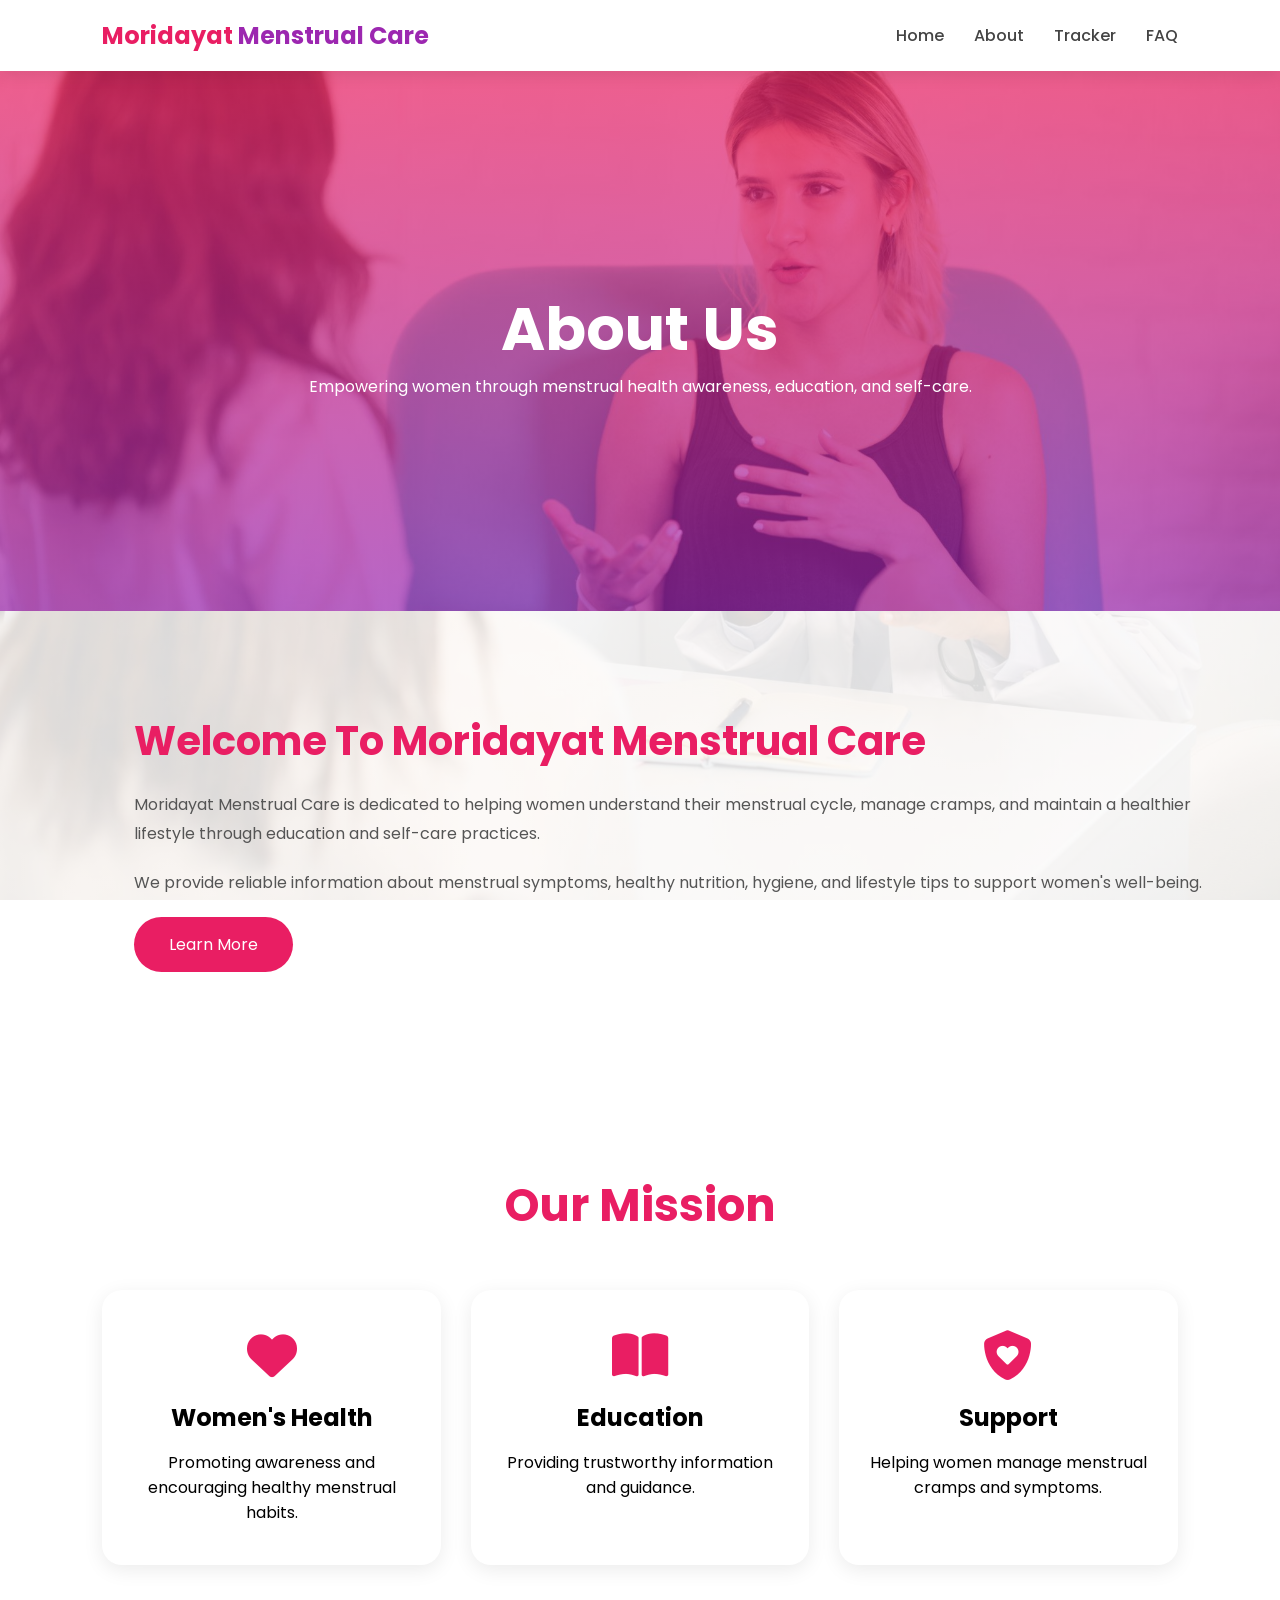
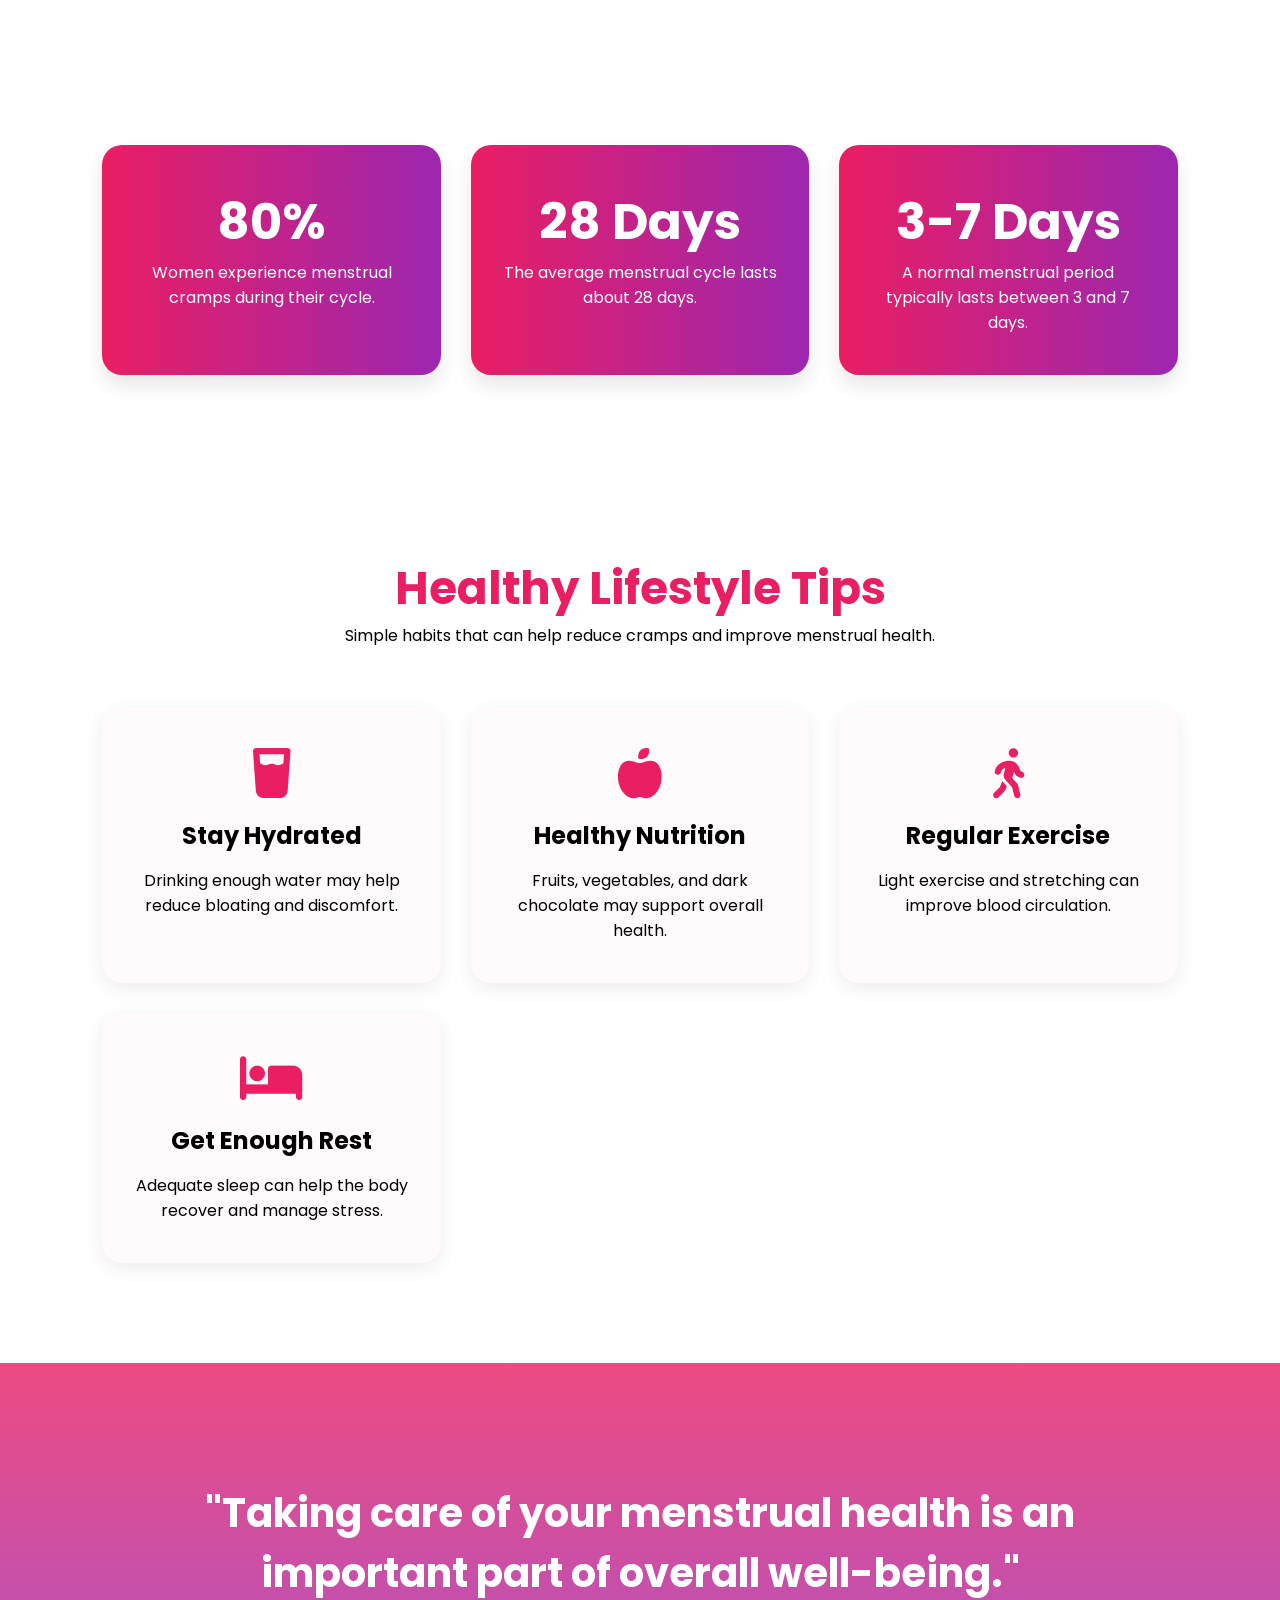
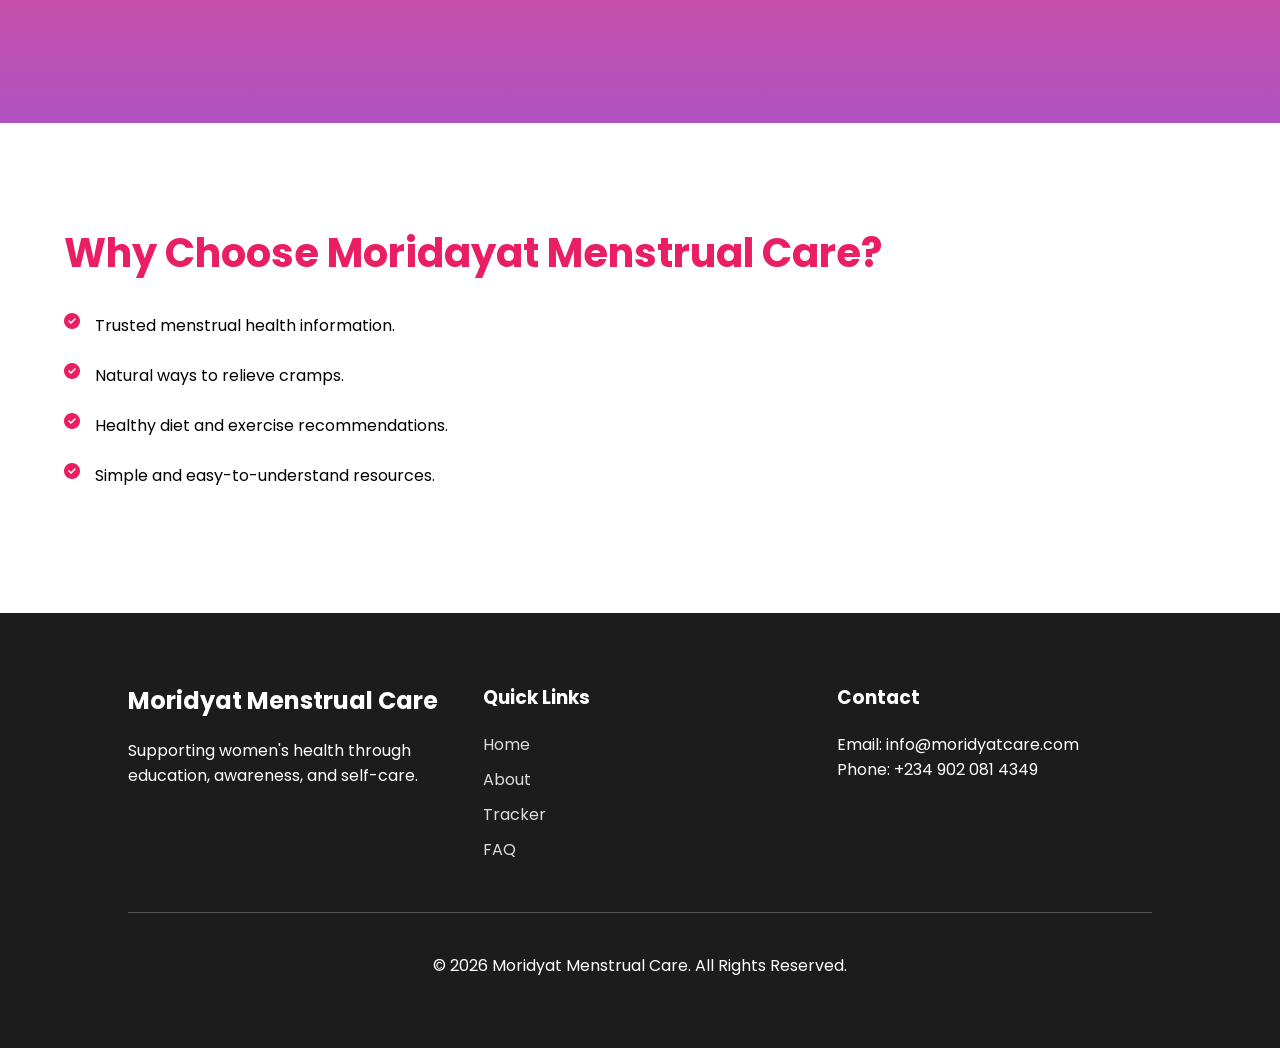
==== about.html @ 2870ac2d "first commit" ====
<!DOCTYPE html>
<html lang="en">

<head>
    <meta charset="UTF-8">
    <meta name="viewport" content="width=device-width, initial-scale=1.0">
    <title>About | Moridayat Menstrual Care</title>

    <link rel="stylesheet" href="about.css">

    <!-- Google Fonts -->
    <link rel="preconnect" href="https://fonts.googleapis.com">
    <link href="https://fonts.googleapis.com/css2?family=Poppins:wght@300;400;500;600;700&display=swap"
        rel="stylesheet">

    <!-- Font Awesome -->
    <link rel="stylesheet" href="https://cdnjs.cloudflare.com/ajax/libs/font-awesome/6.7.2/css/all.min.css">
</head>

<body>

    <nav>
        <div class="logo">
            Moridayat <span>Menstrual Care</span>
        </div>

        <ul class="nav-links">
            <li><a href="index.html">Home</a></li>
            <li><a href="about.html">About</a></li>
            <li><a href="tracker.html">Tracker</a></li>
            <li><a href="faq.html">FAQ</a></li>
        </ul>

        <button id="menu-btn">
            ☰
        </button>
    </nav>

    <!-- Banner -->
    <section class="about-banner">
        <div class="overlay">
            <h1>About Us</h1>
            <p>
                Empowering women through menstrual health awareness,
                education, and self-care.
            </p>
        </div>
    </section>

    <!-- About -->
    <section class="about-section">

        <div class="about-image">
            <img src="images/about1.jpg" alt="">
        </div>

        <div class="about-text">
            <h2>Welcome To Moridayat Menstrual Care</h2>

            <p>
                Moridayat Menstrual Care is dedicated to helping women
                understand their menstrual cycle, manage cramps, and
                maintain a healthier lifestyle through education and
                self-care practices.
            </p>

            <p>
                We provide reliable information about menstrual symptoms,
                healthy nutrition, hygiene, and lifestyle tips to support
                women's well-being.
            </p>

            <a href="#" class="btn">Learn More</a>
        </div>

    </section>

    <!-- Mission -->
    <section class="mission">

        <h1>Our Mission</h1>

        <div class="mission-container">

            <div class="mission-card">
                <i class="fa-solid fa-heart"></i>
                <h2>Women's Health</h2>
                <p>
                    Promoting awareness and encouraging healthy menstrual habits.
                </p>
            </div>

            <div class="mission-card">
                <i class="fa-solid fa-book-open"></i>
                <h2>Education</h2>
                <p>
                    Providing trustworthy information and guidance.
                </p>
            </div>

            <div class="mission-card">
                <i class="fa-solid fa-shield-heart"></i>
                <h2>Support</h2>
                <p>
                    Helping women manage menstrual cramps and symptoms.
                </p>
            </div>

        </div>

    </section>



    <!-- Statistics Section -->

    <section class="about-stats">

        <div class="stat-card">
            <h1>80%</h1>
            <p>Women experience menstrual cramps during their cycle.</p>
        </div>

        <div class="stat-card">
            <h1>28 Days</h1>
            <p>The average menstrual cycle lasts about 28 days.</p>
        </div>

        <div class="stat-card">
            <h1>3-7 Days</h1>
            <p>A normal menstrual period typically lasts between 3 and 7 days.</p>
        </div>

    </section>


    <!-- Health Tips -->

    <section class="health-tips">

        <div class="title">
            <h1>Healthy Lifestyle Tips</h1>
            <p>
                Simple habits that can help reduce cramps and improve menstrual health.
            </p>
        </div>

        <div class="tips-container">

            <div class="tip-box">
                <i class="fa-solid fa-glass-water"></i>
                <h2>Stay Hydrated</h2>
                <p>
                    Drinking enough water may help reduce bloating and discomfort.
                </p>
            </div>

            <div class="tip-box">
                <i class="fa-solid fa-apple-whole"></i>
                <h2>Healthy Nutrition</h2>
                <p>
                    Fruits, vegetables, and dark chocolate may support overall health.
                </p>
            </div>

            <div class="tip-box">
                <i class="fa-solid fa-person-walking"></i>
                <h2>Regular Exercise</h2>
                <p>
                    Light exercise and stretching can improve blood circulation.
                </p>
            </div>

            <div class="tip-box">
                <i class="fa-solid fa-bed"></i>
                <h2>Get Enough Rest</h2>
                <p>
                    Adequate sleep can help the body recover and manage stress.
                </p>
            </div>

        </div>

    </section>


    <!-- Educational Quote -->

    <section class="quote">

        <h1>
            "Taking care of your menstrual health is an important part of overall well-being."
        </h1>

    </section>

    <!-- Why Choose Us -->
    <section class="choose-us">

        <div class="choose-text">

            <h1>Why Choose Moridayat Menstrual Care?</h1>

            <div class="feature">
                <i class="fa-solid fa-circle-check"></i>
                <p>Trusted menstrual health information.</p>
            </div>

            <div class="feature">
                <i class="fa-solid fa-circle-check"></i>
                <p>Natural ways to relieve cramps.</p>
            </div>

            <div class="feature">
                <i class="fa-solid fa-circle-check"></i>
                <p>Healthy diet and exercise recommendations.</p>
            </div>

            <div class="feature">
                <i class="fa-solid fa-circle-check"></i>
                <p>Simple and easy-to-understand resources.</p>
            </div>

        </div>

        <div class="choose-image">
            <img src="images/about2.jpg" alt="">
        </div>

    </section>

    <!-- Footer -->
    <footer>

        <div class="footer-content">

            <div class="footer-box">
                <h2>Moridyat Menstrual Care</h2>
                <p>
                    Supporting women's health through education,
                    awareness, and self-care.
                </p>
            </div>

            <div class="footer-box">
                <h3>Quick Links</h3>

                <a href="#">Home</a>
                <a href="about.html">About</a>
                <a href="tracker.html">Tracker</a>
                <a href="faq.html">FAQ</a>
            </div>

            <div class="footer-box">
                <h3>Contact</h3>

                <p>Email: info@moridyatcare.com</p>
                <p>Phone: +234 902 081 4349 </p>
            </div>

        </div>

        <hr>

        <p class="copyright">
            © 2026 Moridyat Menstrual Care. All Rights Reserved.
        </p>

    </footer>

</body>

</html>
---- about.css ----
* {
    margin: 0;
    padding: 0;
    box-sizing: border-box;
    font-family: 'Poppins', sans-serif;
}

body {
    font-family: 'Poppins', sans-serif;
    margin: 0;
    padding: 0;

    background:
        linear-gradient(rgba(255, 255, 255, .85), rgba(255, 255, 255, .85)),
        url("images/about8.png");

    background-size: cover;
    background-position: center;
    background-attachment: fixed;
}

/* RESET */
header {
    position: fixed;
    top: 0;
    left: 0;
    width: 100%;
    background: rgba(255, 255, 255, .95);
    box-shadow: 0 3px 15px rgba(0, 0, 0, .1);
    z-index: 1000;
}

/* NAVBAR */
nav {
    display: flex;
    justify-content: space-between;
    align-items: center;
    padding: 18px 8%;
    background: #ffffff;
    box-shadow: 0 5px 15px rgba(0, 0, 0, 0.08);
    position: sticky;
    top: 0;
    z-index: 1000;
}

/* LOGO */
.logo {
    font-size: 24px;
    font-weight: 700;
    color: #E91E63;
}

.logo span {
    color: #9C27B0;
}

/* NAV LINKS */
.nav-links {
    display: flex;
    gap: 30px;
    list-style: none;
    right: -100%;
    transition: 0.4s ease;
}

.nav-links.active {
    right: 0;
}

.nav-links li a {
    text-decoration: none;
    color: #444;
    font-weight: 500;
    transition: 0.3s;
    position: relative;
}

/* hover effect */
.nav-links li a:hover {
    color: #E91E63;
}

/* underline animation */
.nav-links li a::after {
    content: "";
    position: absolute;
    left: 0;
    bottom: -5px;
    width: 0%;
    height: 2px;
    background: #E91E63;
    transition: 0.3s;
}

.nav-links li a:hover::after {
    width: 100%;
}

/* HAMBURGER BUTTON */
#menu-btn {
    display: none;
    font-size: 28px;
    background: none;
    border: none;
    cursor: pointer;
    color: #E91E63;
}

/* MOBILE VIEW */
@media(max-width:768px) {

    #menu-btn {
        display: block;
    }

    .nav-links {
        position: absolute;
        top: 70px;
        right: -100%;
        width: 220px;
        flex-direction: column;
        background: white;
        padding: 20px;
        box-shadow: 0 10px 25px rgba(0, 0, 0, 0.1);
        transition: 0.4s ease;
    }

    .nav-links.active {
        right: 0;
    }

    .nav-links li {
        padding: 10px 0;
    }
}



/* Banner */

.about-banner {
    height: 60vh;
    background:
        linear-gradient(rgba(233, 30, 99, .7), rgba(156, 39, 176, .7)),
        url(images/about10.png);

    background-size: cover;
    background-position: center;
}

.overlay {
    height: 100%;
    display: flex;
    justify-content: center;
    align-items: center;
    flex-direction: column;
    color: white;
    text-align: center;
    padding: 20px;
}

.overlay h1 {
    font-size: 60px;
}

.overlay p {
    max-width: 700px;
}

/* About */

.about-section {
    width: 90%;
    margin: 100px auto;
    display: flex;
    align-items: center;
    gap: 70px;
}

.about-image img {
    width: 500px;
    max-width: 100%;
    border-radius: 25px;
    box-shadow: 0 10px 30px rgba(0, 0, 0, .15);
}

.about-text h2 {
    color: #E91E63;
    margin-bottom: 20px;
    font-size: 40px;
}

.about-text p {
    color: #555;
    margin-bottom: 20px;
    line-height: 1.8;
}

.btn {
    display: inline-block;
    text-decoration: none;
    background: #E91E63;
    color: white;
    padding: 15px 35px;
    border-radius: 50px;
}

/* Mission */

.mission {
    padding: 100px 8%;
    background: white;
}

.mission h1 {
    text-align: center;
    color: #E91E63;
    margin-bottom: 50px;
    font-size: 45px;
}

.mission-container {
    display: grid;
    grid-template-columns: repeat(auto-fit, minmax(300px, 1fr));
    gap: 30px;
}

.mission-card {
    background: #fff;
    padding: 40px 30px;
    text-align: center;
    border-radius: 20px;
    box-shadow: 0 5px 20px rgba(0, 0, 0, .08);
}

.mission-card i {
    font-size: 50px;
    color: #E91E63;
    margin-bottom: 20px;
}

.mission-card h2 {
    margin-bottom: 15px;
}

/* Choose Us */

.choose-us {
    width: 90%;
    margin: 100px auto;
    display: flex;
    align-items: center;
    gap: 70px;
}

.choose-text {
    flex: 1;
}

.choose-text h1 {
    color: #E91E63;
    margin-bottom: 30px;
    font-size: 40px;
}

.feature {
    display: flex;
    gap: 15px;
    margin-bottom: 25px;
}

.feature i {
    color: #E91E63;
}

.choose-image img {
    width: 500px;
    max-width: 100%;
    border-radius: 25px;
    box-shadow: 0 10px 30px rgba(0, 0, 0, .15);
}

/* Responsive */

@media(max-width:768px) {

    .about-section,
    .choose-us {
        flex-direction: column;
    }

    .overlay h1 {
        font-size: 40px;
    }

    .about-text h2,
    .choose-text h1 {
        font-size: 30px;
    }
}


/* Statistics */

.about-stats {
    padding: 80px 8%;
    display: grid;
    grid-template-columns: repeat(auto-fit, minmax(250px, 1fr));
    gap: 30px;
}

.stat-card {
    background: linear-gradient(to right, #E91E63, #9C27B0);
    color: white;
    text-align: center;
    padding: 40px 30px;
    border-radius: 20px;
    box-shadow: 0 10px 20px rgba(0, 0, 0, .1);
}

.stat-card h1 {
    font-size: 50px;
}

/* Health Tips */

.health-tips {
    padding: 100px 8%;
    background: white;
}

.title {
    text-align: center;
    margin-bottom: 60px;
}

.title h1 {
    color: #E91E63;
    font-size: 45px;
}

.tips-container {
    display: grid;
    grid-template-columns: repeat(auto-fit, minmax(280px, 1fr));
    gap: 30px;
}

.tip-box {
    background: #fffafc;
    padding: 40px 30px;
    border-radius: 20px;
    text-align: center;
    box-shadow: 0 5px 20px rgba(0, 0, 0, .08);
    transition: .4s;
}

.tip-box:hover {
    transform: translateY(-10px);
}

.tip-box i {
    font-size: 50px;
    color: #E91E63;
    margin-bottom: 20px;
}

.tip-box h2 {
    margin-bottom: 15px;
}

/* Quote */

.quote {
    padding: 120px 10%;
    background:
        linear-gradient(rgba(233, 30, 99, .8), rgba(156, 39, 176, .8)),
        url(images/about-banner.jpg);

    background-size: cover;
    background-position: center;
    text-align: center;
    color: white;
}

.quote h1 {
    max-width: 900px;
    margin: auto;
    font-size: 40px;
    line-height: 1.5;
}


footer {
    background: #1c1c1c;
    color: white;
    padding: 70px 10%;
}

.footer-content {
    display: grid;
    grid-template-columns: repeat(auto-fit, minmax(250px, 1fr));
    gap: 40px;
}

.footer-box h2,
.footer-box h3 {
    margin-bottom: 20px;
}

.footer-box a {
    display: block;
    color: #ddd;
    text-decoration: none;
    margin-bottom: 10px;
}

.footer-box a:hover {
    color: #ff7db0;
}

hr {
    margin: 40px 0;
    border: none;
    height: 1px;
    background: #555;
}

.copyright {
    text-align: center;
}
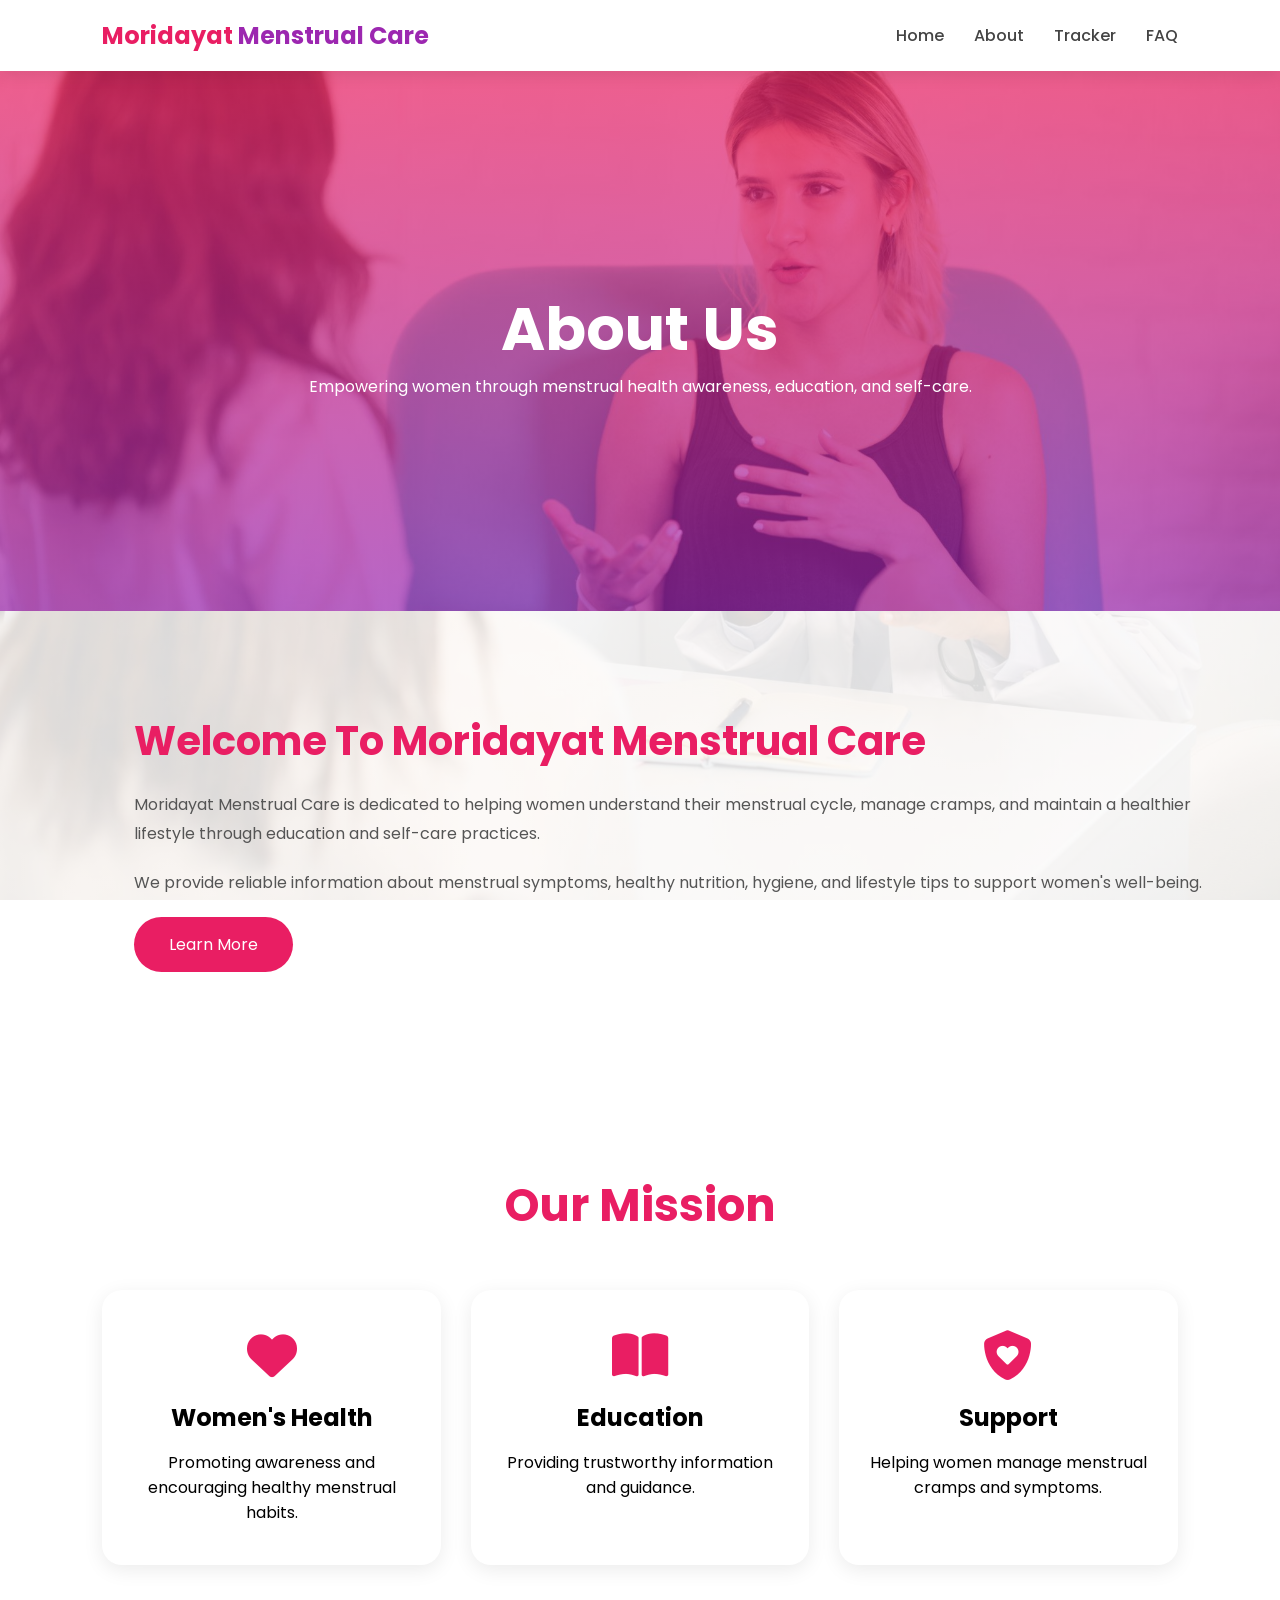
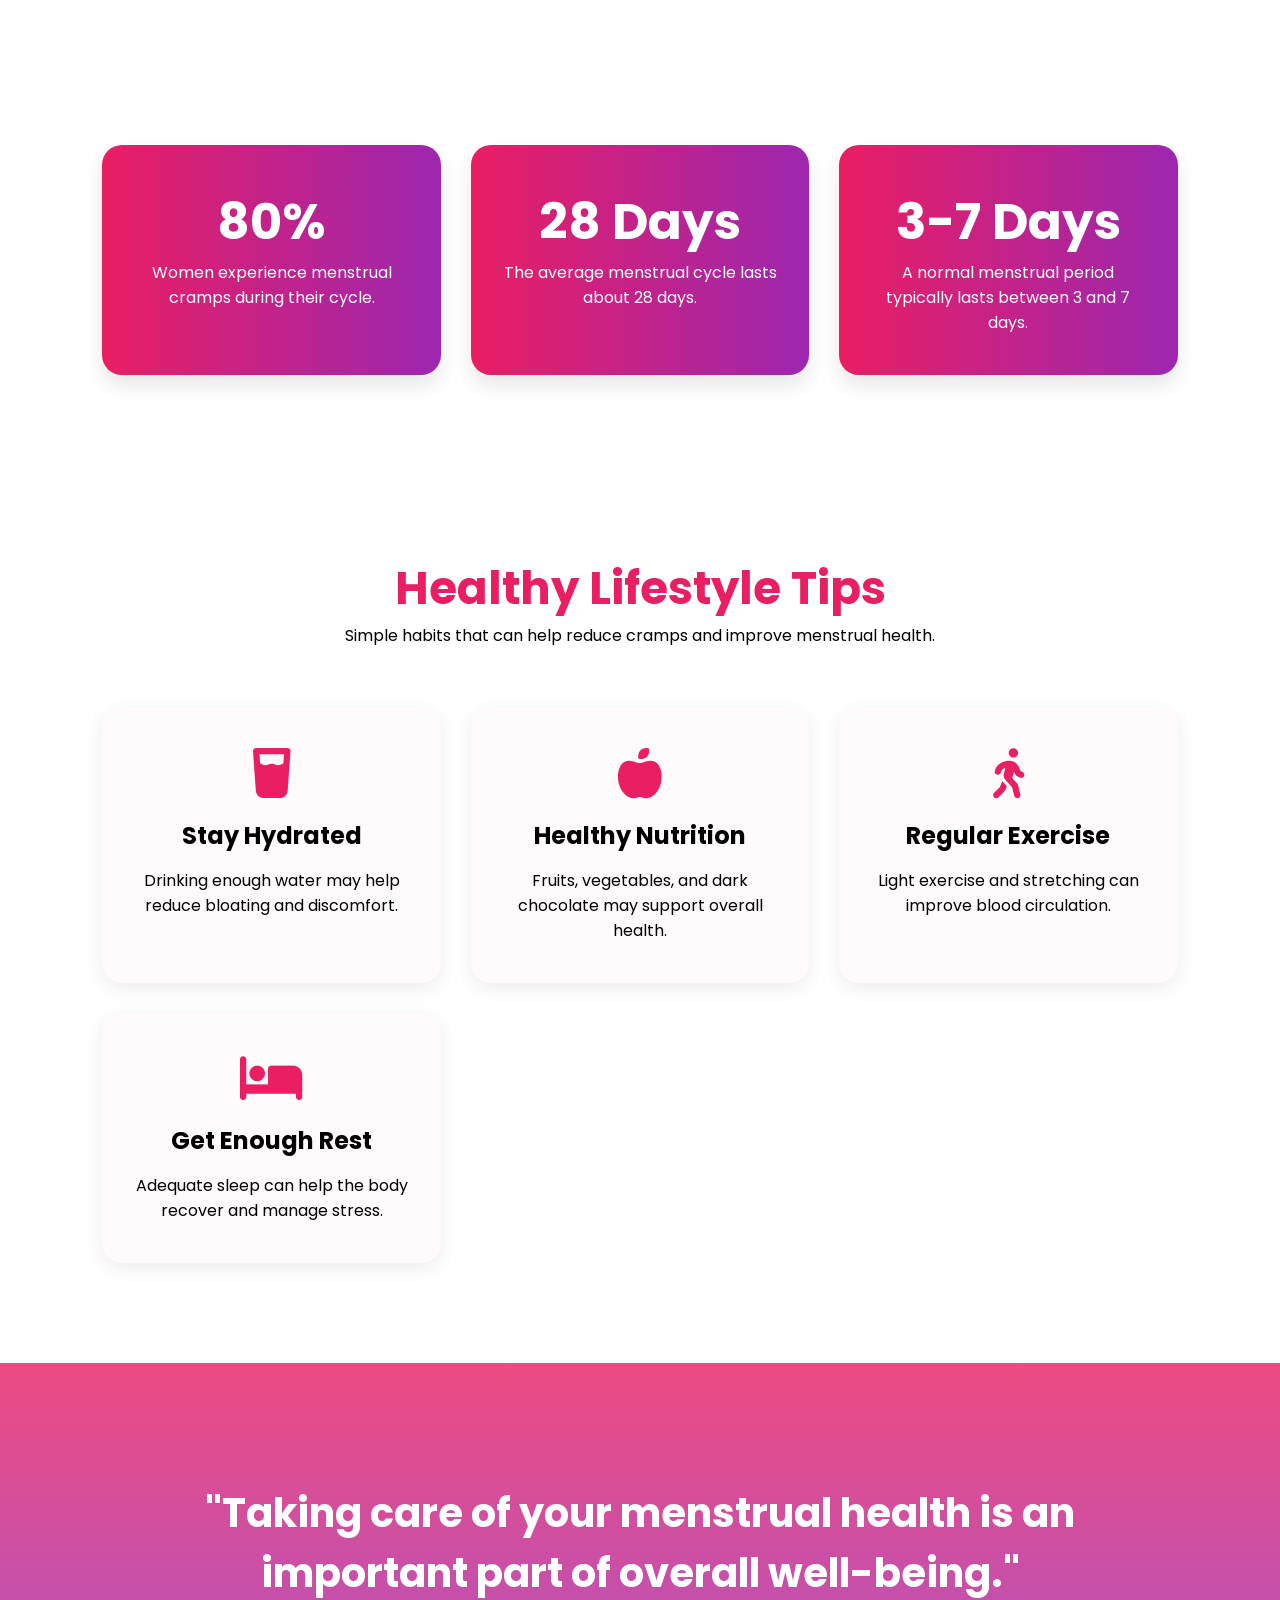
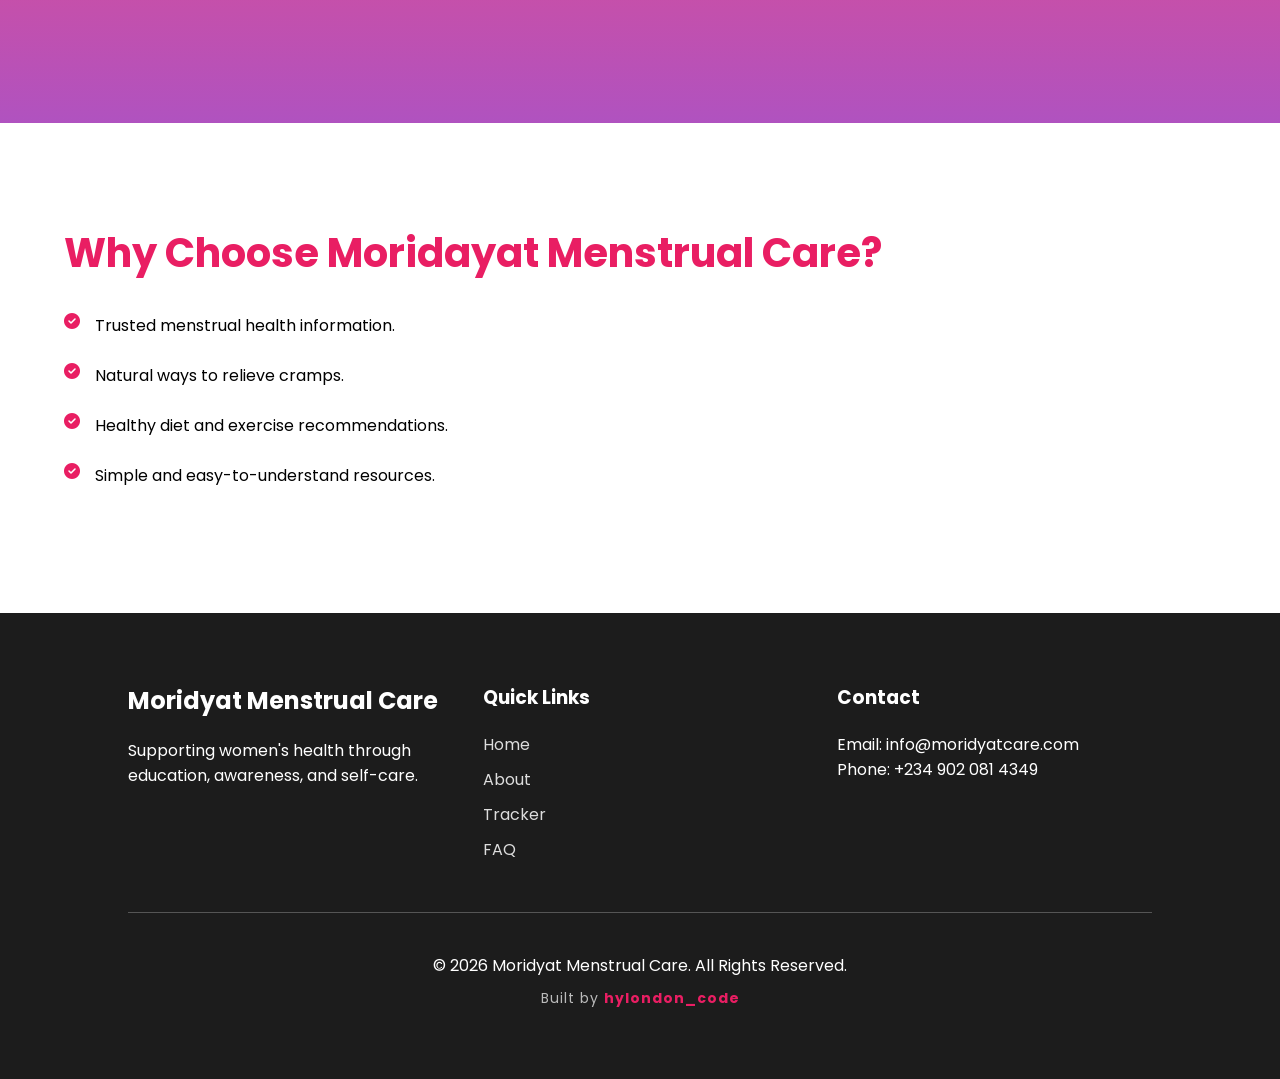
==== commit ddaf93a7: "add footer" ====
--- a/about.html
+++ b/about.html
@@ -8,12 +8,12 @@
 
     <link rel="stylesheet" href="about.css">
 
-    <!-- Google Fonts -->
+
     <link rel="preconnect" href="https://fonts.googleapis.com">
     <link href="https://fonts.googleapis.com/css2?family=Poppins:wght@300;400;500;600;700&display=swap"
         rel="stylesheet">
 
-    <!-- Font Awesome -->
+
     <link rel="stylesheet" href="https://cdnjs.cloudflare.com/ajax/libs/font-awesome/6.7.2/css/all.min.css">
 </head>
 
@@ -36,7 +36,7 @@
         </button>
     </nav>
 
-    <!-- Banner -->
+
     <section class="about-banner">
         <div class="overlay">
             <h1>About Us</h1>
@@ -47,7 +47,7 @@
         </div>
     </section>
 
-    <!-- About -->
+
     <section class="about-section">
 
         <div class="about-image">
@@ -75,7 +75,7 @@
 
     </section>
 
-    <!-- Mission -->
+
     <section class="mission">
 
         <h1>Our Mission</h1>
@@ -112,7 +112,7 @@
 
 
 
-    <!-- Statistics Section -->
+
 
     <section class="about-stats">
 
@@ -134,7 +134,7 @@
     </section>
 
 
-    <!-- Health Tips -->
+
 
     <section class="health-tips">
 
@@ -184,7 +184,7 @@
     </section>
 
 
-    <!-- Educational Quote -->
+
 
     <section class="quote">
 
@@ -194,7 +194,7 @@
 
     </section>
 
-    <!-- Why Choose Us -->
+
     <section class="choose-us">
 
         <div class="choose-text">
@@ -229,7 +229,7 @@
 
     </section>
 
-    <!-- Footer -->
+
     <footer>
 
         <div class="footer-content">
@@ -266,6 +266,10 @@
             © 2026 Moridyat Menstrual Care. All Rights Reserved.
         </p>
 
+        <p class="built-by">
+            Built by <strong>hylondon_code</strong>
+        </p>
+
     </footer>
 
 </body>
--- a/about.css
+++ b/about.css
@@ -19,7 +19,7 @@
     background-attachment: fixed;
 }
 
-/* RESET */
+
 header {
     position: fixed;
     top: 0;
@@ -30,7 +30,7 @@
     z-index: 1000;
 }
 
-/* NAVBAR */
+
 nav {
     display: flex;
     justify-content: space-between;
@@ -43,7 +43,7 @@
     z-index: 1000;
 }
 
-/* LOGO */
+
 .logo {
     font-size: 24px;
     font-weight: 700;
@@ -54,7 +54,7 @@
     color: #9C27B0;
 }
 
-/* NAV LINKS */
+
 .nav-links {
     display: flex;
     gap: 30px;
@@ -75,12 +75,12 @@
     position: relative;
 }
 
-/* hover effect */
+
 .nav-links li a:hover {
     color: #E91E63;
 }
 
-/* underline animation */
+
 .nav-links li a::after {
     content: "";
     position: absolute;
@@ -96,7 +96,7 @@
     width: 100%;
 }
 
-/* HAMBURGER BUTTON */
+
 #menu-btn {
     display: none;
     font-size: 28px;
@@ -106,7 +106,7 @@
     color: #E91E63;
 }
 
-/* MOBILE VIEW */
+
 @media(max-width:768px) {
 
     #menu-btn {
@@ -135,9 +135,6 @@
 }
 
 
-
-/* Banner */
-
 .about-banner {
     height: 60vh;
     background:
@@ -167,7 +164,6 @@
     max-width: 700px;
 }
 
-/* About */
 
 .about-section {
     width: 90%;
@@ -205,7 +201,7 @@
     border-radius: 50px;
 }
 
-/* Mission */
+
 
 .mission {
     padding: 100px 8%;
@@ -243,7 +239,7 @@
     margin-bottom: 15px;
 }
 
-/* Choose Us */
+
 
 .choose-us {
     width: 90%;
@@ -280,7 +276,7 @@
     box-shadow: 0 10px 30px rgba(0, 0, 0, .15);
 }
 
-/* Responsive */
+
 
 @media(max-width:768px) {
 
@@ -300,7 +296,7 @@
 }
 
 
-/* Statistics */
+
 
 .about-stats {
     padding: 80px 8%;
@@ -322,7 +318,7 @@
     font-size: 50px;
 }
 
-/* Health Tips */
+
 
 .health-tips {
     padding: 100px 8%;
@@ -368,7 +364,7 @@
     margin-bottom: 15px;
 }
 
-/* Quote */
+
 
 .quote {
     padding: 120px 10%;
@@ -427,4 +423,16 @@
 
 .copyright {
     text-align: center;
+}
+
+.built-by {
+    text-align: center;
+    margin-top: 10px;
+    font-size: 14px;
+    color: #bbb;
+    letter-spacing: 1px;
+}
+
+.built-by strong {
+    color: #E91E63;
 }
